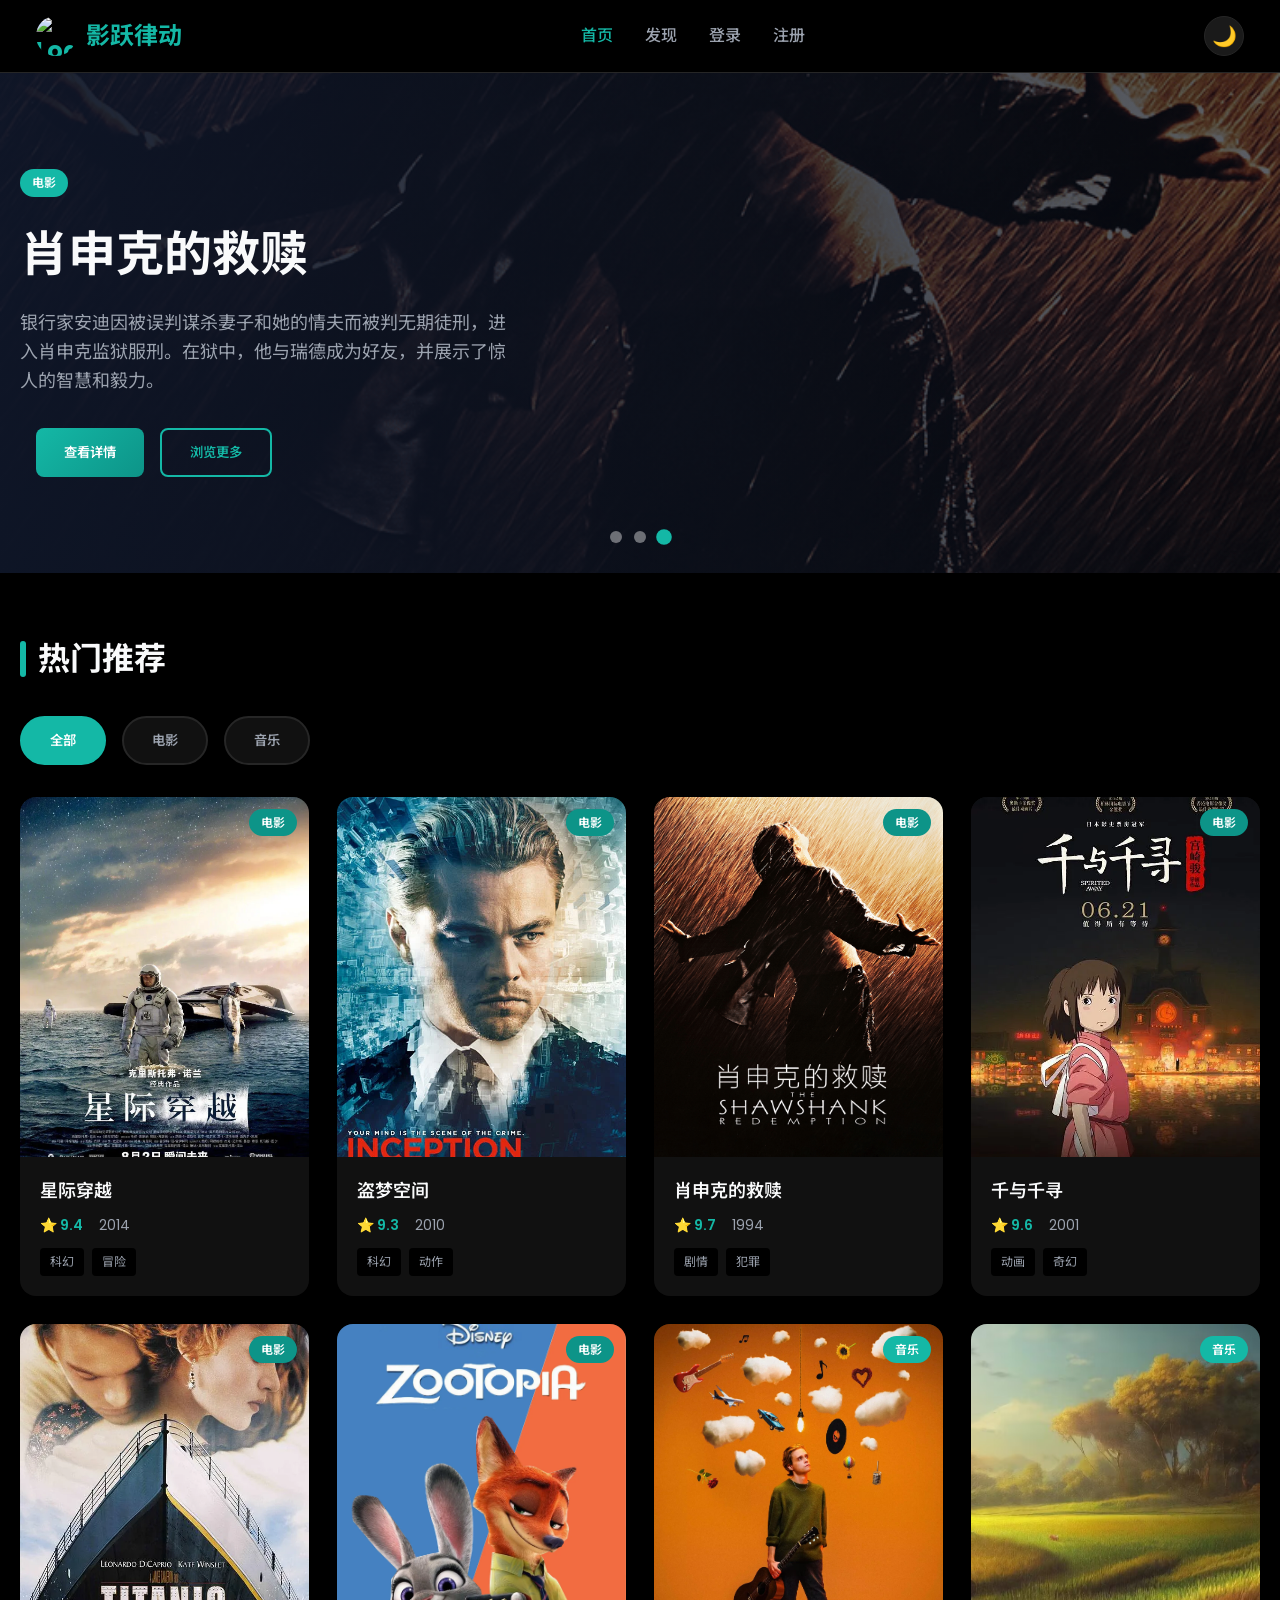
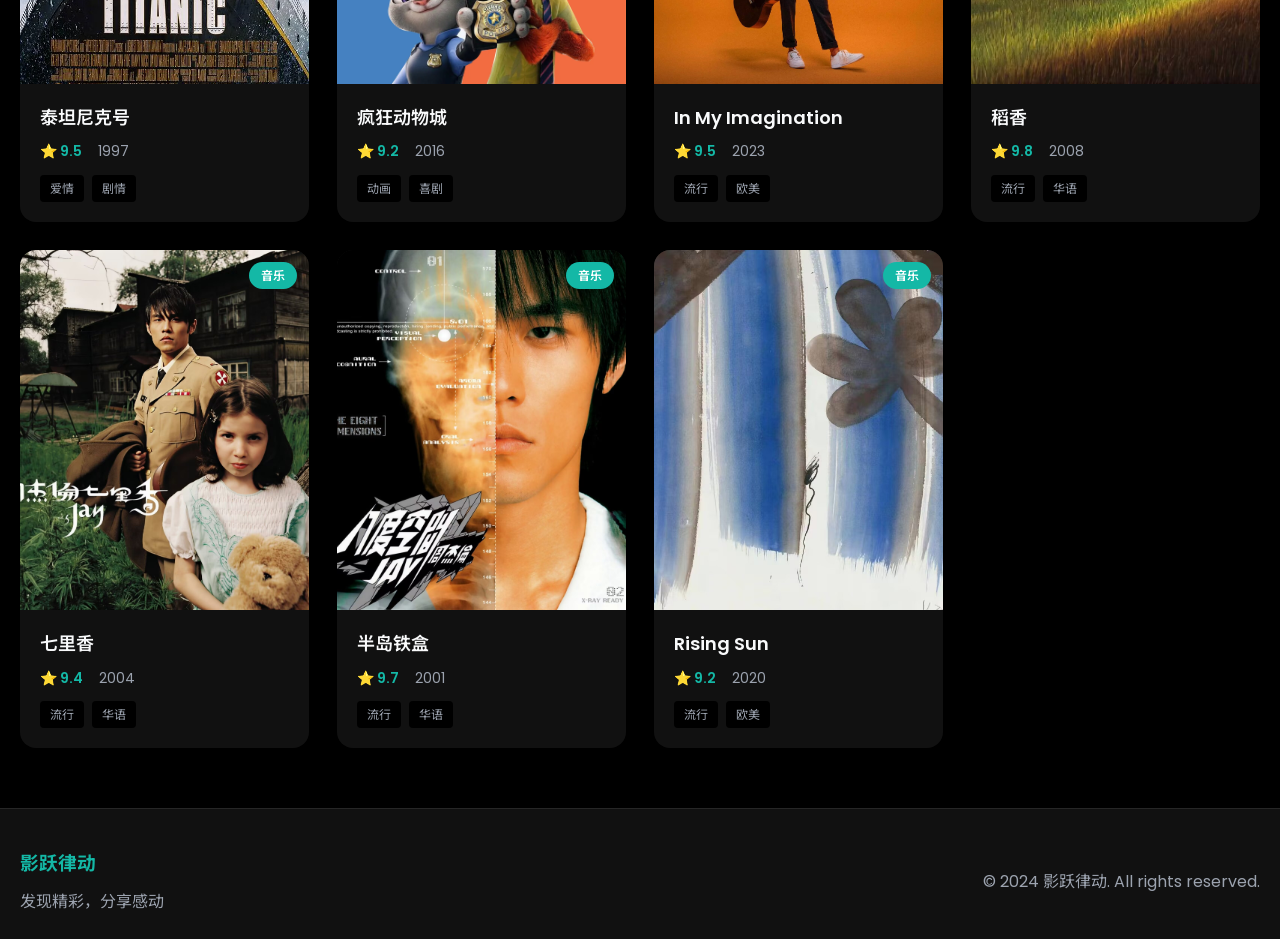
==== index.html @ c787426d "Initial commit" ====
<!DOCTYPE html>
<html lang="zh-CN">
<head>
  <meta charset="UTF-8">
  <meta name="viewport" content="width=device-width, initial-scale=1.0">
  <title>影跃律动 - 电影音乐推荐</title>
  <link href="https://fonts.googleapis.com/css2?family=Poppins:wght@400;500;600;700&family=Noto+Sans+SC:wght@400;500;700&display=swap" rel="stylesheet">
  <link rel="stylesheet" href="css/common/reset.css">
  <link rel="stylesheet" href="css/common/common.css">
  <link rel="stylesheet" href="css/common/responsive.css">
  <link rel="stylesheet" href="css/page/index.css">
</head>
<body>
  <nav class="navbar">
    <div class="container">
      <div class="navbar-content">
        <a href="index.html" class="logo">
          <img src="https://images.unsplash.com/photo-1446776811953-b23d57bd21aa?w=40&h=40&fit=crop&crop=center" alt="Logo" style="width: 40px; height: 40px; border-radius: 50%; object-fit: cover;">
          影跃律动
        </a>
        <div class="nav-links" id="navLinks"></div>
        <button class="theme-toggle-btn" id="themeToggleBtn" onclick="toggleTheme()">
          <span class="theme-icon">🌙</span>
        </button>
        <div class="mobile-menu-btn" id="mobileMenuBtn" onclick="toggleMobileMenu()">
          <span></span>
          <span></span>
          <span></span>
        </div>
      </div>
    </div>
  </nav>

  <section class="hero">
    <div id="heroSlides"></div>
    <div class="hero-dots" id="heroDots"></div>
  </section>

  <main class="container">
    <h2 class="section-title">热门推荐</h2>
    
    <div class="category-tabs" style="margin-bottom: 32px;">
      <button class="category-tab active" data-category="all">全部</button>
      <button class="category-tab" data-category="movie">电影</button>
      <button class="category-tab" data-category="music">音乐</button>
    </div>

    <div class="content-grid" id="contentGrid"></div>
  </main>

  <footer class="footer">
    <div class="container">
      <div class="footer-content">
        <div>
          <h3 style="color: var(--secondary-color); margin-bottom: 10px;">影跃律动</h3>
          <p class="text-muted">发现精彩，分享感动</p>
        </div>
        <div class="text-muted">
          © 2024 影跃律动. All rights reserved.
        </div>
      </div>
    </div>
  </footer>

  <script src="js/common/utils.js"></script>
  <script src="js/common/storage.js"></script>
  <script src="js/common/validate.js"></script>
  <script src="js/data/mock-data.js"></script>
  <script src="js/page/index.js"></script>
</body>
</html>
---- css/common/common.css ----
:root {
  --primary-color: #0d9488;
  --secondary-color: #14b8a6;
  --bg-dark: #000000;
  --bg-light: #111111;
  --text-light: #f9fafb;
  --text-muted: #9ca3af;
  --border-color: #262626;
  --success: #10b981;
  --error: #ef4444;
  --warning: #f59e0b;
  --card-shadow: 0 4px 20px rgba(0, 0, 0, 0.5);
  --hover-shadow: 0 8px 30px rgba(0, 0, 0, 0.6);
}

/* 亮色模式变量 */
body.light-mode {
  --bg-dark: #ffffff;
  --bg-light: #f3f4f6;
  --text-light: #111827;
  --text-muted: #6b7280;
  --border-color: #e5e7eb;
  --card-shadow: 0 4px 20px rgba(0, 0, 0, 0.1);
  --hover-shadow: 0 8px 30px rgba(0, 0, 0, 0.15);
}

body {
  background: var(--bg-dark);
  color: var(--text-light);
  line-height: 1.6;
  position: relative;
  min-height: 100vh;
  overflow-x: hidden;
}

body::before {
  content: '';
  position: fixed;
  top: 0;
  left: 0;
  width: 100%;
  height: 100%;
  background-image: url('https://images.unsplash.com/photo-1485846234645-a62644f84728?w=1920&q=80');
  background-size: cover;
  background-position: center;
  background-repeat: no-repeat;
  z-index: -1;
  transition: filter 0.8s ease, opacity 0.8s ease;
}

body.dark-mode::before {
  filter: brightness(0.3);
  opacity: 0.7;
}

/* 亮色模式隐藏背景图，改用白色底色 */
body.light-mode::before {
  display: none;
}

.container {
  max-width: 1280px;
  margin: 0 auto;
  padding: 0 20px;
}

.btn {
  display: inline-flex;
  align-items: center;
  justify-content: center;
  padding: 12px 28px;
  border-radius: 8px;
  font-weight: 600;
  cursor: pointer;
  transition: all 0.3s ease;
  gap: 8px;
}

.btn-primary {
  background: linear-gradient(135deg, #14b8a6, #0d9488);
  color: white;
}

.btn-primary:hover {
  transform: translateY(-2px);
  box-shadow: 0 10px 25px rgba(20, 184, 166, 0.4);
}

.btn-secondary {
  background: var(--secondary-color);
  color: white;
}

.btn-secondary:hover {
  transform: translateY(-2px);
  box-shadow: 0 10px 25px rgba(20, 184, 166, 0.4);
}

.btn-outline {
  background: transparent;
  border: 2px solid var(--secondary-color);
  color: var(--secondary-color);
}

.btn-outline:hover {
  background: var(--secondary-color);
  color: white;
}

.card {
  background: var(--bg-light);
  border-radius: 16px;
  overflow: hidden;
  transition: all 0.3s ease;
  box-shadow: var(--card-shadow);
}

.card:hover {
  transform: translateY(-8px);
  box-shadow: var(--hover-shadow);
}

.form-group {
  margin-bottom: 24px;
}

.form-label {
  display: block;
  margin-bottom: 8px;
  font-weight: 500;
  color: var(--text-light);
}

.form-input {
  width: 100%;
  padding: 14px 18px;
  background: var(--bg-dark);
  border: 2px solid var(--border-color);
  border-radius: 10px;
  color: var(--text-light);
  font-size: 16px;
  transition: all 0.3s ease;
}

.form-input:focus {
  border-color: var(--secondary-color);
  box-shadow: 0 0 0 4px rgba(245, 158, 11, 0.1);
}

.form-input.error {
  border-color: var(--error);
}

.error-message {
  color: var(--error);
  font-size: 14px;
  margin-top: 6px;
}

.navbar {
  background: rgba(0, 0, 0, 0.95);
  backdrop-filter: blur(10px);
  padding: 16px 0;
  position: sticky;
  top: 0;
  z-index: 1000;
  border-bottom: 1px solid var(--border-color);
}

/* 亮色模式下导航栏样式 */
body.light-mode .navbar {
  background: rgba(255, 255, 255, 0.95);
}

.navbar-content {
  display: flex;
  align-items: center;
  justify-content: space-between;
}

.logo {
  font-size: 24px;
  font-weight: 700;
  color: var(--secondary-color);
  display: flex;
  align-items: center;
  gap: 10px;
}

.nav-links {
  display: flex;
  gap: 32px;
  align-items: center;
}

.nav-link {
  color: var(--text-muted);
  font-weight: 500;
  transition: color 0.3s ease;
}

.nav-link:hover, .nav-link.active {
  color: var(--secondary-color);
}

.theme-toggle-btn {
  background: rgba(255, 255, 255, 0.1);
  border: 1px solid var(--border-color);
  border-radius: 50%;
  width: 40px;
  height: 40px;
  display: flex;
  align-items: center;
  justify-content: center;
  cursor: pointer;
  transition: all 0.3s ease;
}

.theme-toggle-btn:hover {
  background: rgba(255, 255, 255, 0.2);
  transform: scale(1.1);
}

/* 亮色模式下主题切换按钮样式 */
body.light-mode .theme-toggle-btn {
  background: rgba(0, 0, 0, 0.05);
}

body.light-mode .theme-toggle-btn:hover {
  background: rgba(0, 0, 0, 0.1);
}

.theme-icon {
  font-size: 20px;
}

.badge {
  display: inline-block;
  padding: 4px 12px;
  border-radius: 20px;
  font-size: 12px;
  font-weight: 600;
}

.badge-primary {
  background: var(--primary-color);
  color: white;
}

.badge-secondary {
  background: var(--secondary-color);
  color: white;
}

.rating {
  display: flex;
  align-items: center;
  gap: 4px;
  color: var(--secondary-color);
  font-weight: 600;
}

.footer {
  background: var(--bg-light);
  padding: 40px 0;
  margin-top: 60px;
  border-top: 1px solid var(--border-color);
}

.footer-content {
  display: flex;
  justify-content: space-between;
  align-items: center;
}

.text-muted {
  color: var(--text-muted);
}

.section-title {
  font-size: 32px;
  font-weight: 700;
  margin-bottom: 32px;
  display: flex;
  align-items: center;
  gap: 12px;
}

.section-title::before {
  content: '';
  width: 6px;
  height: 36px;
  background: var(--secondary-color);
  border-radius: 3px;
}
---- css/common/responsive.css ----
/* ==================== 移动端响应式样式 ==================== */

/* 移动端基础设置 */
@media screen and (max-width: 768px) {
  /* Hero区域 */
  .hero {
    height: 400px;
    margin-bottom: 40px;
  }

  .hero-title {
    font-size: 28px;
    padding: 0 16px;
  }

  .hero-description {
    font-size: 14px;
    padding: 0 16px;
    display: -webkit-box;
    -webkit-line-clamp: 2;
    -webkit-box-orient: vertical;
    overflow: hidden;
  }

  .hero-buttons {
    flex-direction: column;
    padding: 0 16px;
    gap: 12px;
  }

  .hero-buttons .btn {
    width: 100%;
    padding: 14px 20px;
  }

  /* 分类标签 */
  .category-tabs {
    overflow-x: auto;
    -webkit-overflow-scrolling: touch;
    padding: 0 16px;
    gap: 10px;
    margin-bottom: 24px;
    flex-wrap: nowrap;
  }

  .category-tab {
    padding: 10px 20px;
    font-size: 14px;
    white-space: nowrap;
    flex-shrink: 0;
  }

  /* 内容网格 - 移动端显示1列 */
  .content-grid {
    grid-template-columns: repeat(2, 1fr);
    gap: 16px;
    padding: 0 16px;
    margin-bottom: 40px;
  }

  .content-poster {
    height: 200px;
  }

  .content-info {
    padding: 12px;
  }

  .content-title {
    font-size: 14px;
  }

  .content-meta {
    font-size: 12px;
    gap: 8px;
  }

  .content-tags {
    margin-top: 8px;
  }

  .content-tag {
    font-size: 10px;
    padding: 2px 6px;
  }

  /* 容器 */
  .container {
    padding: 0;
  }

  .section-title {
    font-size: 20px;
    padding: 0 16px;
  }

  /* 导航栏 */
  .navbar {
    padding: 12px 0;
  }

  .navbar-content {
    padding: 0 16px;
  }

  .logo {
    font-size: 18px;
  }

  .logo img {
    width: 32px !important;
    height: 32px !important;
  }

  .nav-links {
    display: none;
    position: fixed;
    top: 56px;
    left: 0;
    right: 0;
    background: rgba(0, 0, 0, 0.98);
    flex-direction: column;
    padding: 20px;
    gap: 16px;
    border-bottom: 1px solid var(--border-color);
    z-index: 999;
  }

  .nav-links.active {
    display: flex;
  }

  .nav-link {
    font-size: 16px;
    padding: 12px 0;
    border-bottom: 1px solid var(--border-color);
  }

  /* 汉堡菜单按钮 */
  .mobile-menu-btn {
    display: flex;
    flex-direction: column;
    gap: 5px;
    cursor: pointer;
    padding: 8px;
    z-index: 1001;
  }

  .mobile-menu-btn span {
    width: 24px;
    height: 3px;
    background: var(--secondary-color);
    border-radius: 2px;
    transition: all 0.3s ease;
  }

  .mobile-menu-btn.active span:nth-child(1) {
    transform: rotate(45deg) translate(5px, 6px);
  }

  .mobile-menu-btn.active span:nth-child(2) {
    opacity: 0;
  }

  .mobile-menu-btn.active span:nth-child(3) {
    transform: rotate(-45deg) translate(5px, -6px);
  }

  /* 表单样式 */
  .form-group {
    margin-bottom: 16px;
  }

  .form-label {
    font-size: 14px;
  }

  .form-input {
    padding: 12px 14px;
    font-size: 16px; /* 防止iOS缩放 */
  }

  .btn {
    width: 100%;
    padding: 14px 20px;
    font-size: 16px;
  }

  /* 登录/注册页面 */
  .auth-container {
    padding: 20px 16px;
    min-height: calc(100vh - 56px);
    display: flex;
    align-items: center;
    justify-content: center;
  }

  .auth-card {
    width: 100%;
    padding: 24px;
    border-radius: 16px;
  }

  .auth-title {
    font-size: 24px;
    margin-bottom: 24px;
  }

  /* 详情页面 */
  .detail-container {
    padding: 16px;
  }

  .detail-header {
    flex-direction: column;
    gap: 20px;
  }

  .detail-poster {
    width: 100%;
    max-width: 300px;
    margin: 0 auto;
    border-radius: 12px;
    overflow: hidden;
  }

  .detail-poster img {
    width: 100%;
    height: auto;
  }

  .detail-info {
    flex: 1;
  }

  .detail-title {
    font-size: 24px;
  }

  .detail-meta {
    flex-wrap: wrap;
    gap: 8px;
  }

  .detail-description {
    font-size: 14px;
    line-height: 1.6;
  }

  .detail-actions {
    flex-direction: column;
    gap: 12px;
  }

  /* 列表页面 */
  .list-header {
    padding: 16px;
    flex-direction: column;
    gap: 16px;
  }

  .list-filters {
    flex-direction: column;
    gap: 12px;
  }

  .list-search {
    width: 100%;
  }

  .list-content {
    padding: 0 16px;
  }

  /* 分页 */
  .pagination {
    flex-wrap: wrap;
    justify-content: center;
    gap: 8px;
    padding: 20px 16px;
  }

  .page-btn {
    padding: 8px 12px;
    font-size: 14px;
  }

  /* 用户中心 */
  .center-container {
    padding: 16px;
  }

  .center-header {
    flex-direction: column;
    gap: 20px;
    text-align: center;
  }

  .user-avatar {
    width: 100px;
    height: 100px;
  }

  .center-stats {
    grid-template-columns: repeat(2, 1fr);
    gap: 12px;
  }

  .stat-card {
    padding: 16px;
  }

  /* 管理后台 */
  .admin-container {
    flex-direction: column;
  }

  .admin-sidebar {
    width: 100%;
    height: auto;
    position: relative;
    flex-direction: row;
    overflow-x: auto;
    padding: 12px;
    gap: 12px;
  }

  .sidebar-link {
    white-space: nowrap;
    padding: 10px 16px;
    font-size: 14px;
  }

  .admin-content {
    padding: 16px;
  }

  .admin-header {
    flex-direction: column;
    gap: 16px;
  }

  .data-table {
    display: block;
    overflow-x: auto;
  }

  .data-table th,
  .data-table td {
    padding: 10px 8px;
    font-size: 12px;
    white-space: nowrap;
  }

  .data-table th {
    font-size: 11px;
  }

  /* Toast提示 */
  .toast {
    left: 16px;
    right: 16px;
    bottom: 20px;
    animation: slideUp 0.3s ease;
  }

  /* 模态框 */
  .modal-content {
    width: calc(100% - 32px);
    margin: 16px;
    padding: 20px;
    max-height: calc(100vh - 32px);
    overflow-y: auto;
  }

  .modal-header {
    margin-bottom: 16px;
  }

  .modal-title {
    font-size: 18px;
  }

  /* 底部 */
  .footer {
    padding: 24px 16px;
    margin-top: 40px;
  }

  .footer-content {
    flex-direction: column;
    gap: 16px;
    text-align: center;
  }

  /* 发布页面 */
  .publish-container {
    padding: 16px;
  }

  .publish-form {
    padding: 20px;
  }

  /* 评分星星 */
  .rating span {
    font-size: 14px;
  }

  /* 图片加载占位 */
  .content-poster img,
  .detail-poster img,
  .user-avatar img {
    background: linear-gradient(135deg, #1a1a1a, #2a2a2a);
  }

  /* 返回按钮 */
  .back-btn {
    top: 70px;
    left: 16px;
    width: 40px;
    height: 40px;
    font-size: 18px;
  }

  /* 收藏按钮 */
  .favorite-btn {
    width: 100%;
    justify-content: center;
  }
}

/* 平板设备 */
@media screen and (min-width: 769px) and (max-width: 1024px) {
  .content-grid {
    grid-template-columns: repeat(3, 1fr);
  }

  .hero-title {
    font-size: 36px;
  }

  .hero-description {
    font-size: 16px;
  }

  .mobile-menu-btn {
    display: none;
  }

  .nav-links {
    display: flex !important;
  }
}

/* 桌面端 */
@media screen and (min-width: 1025px) {
  .mobile-menu-btn {
    display: none;
  }

  .nav-links {
    display: flex !important;
  }

  .content-grid {
    grid-template-columns: repeat(auto-fill, minmax(260px, 1fr));
  }
}

/* 隐藏滚动条但保持功能 */
@media screen and (max-width: 768px) {
  .category-tabs::-webkit-scrollbar {
    display: none;
  }

  .admin-sidebar::-webkit-scrollbar {
    display: none;
  }

  .admin-sidebar {
    -ms-overflow-style: none;
    scrollbar-width: none;
  }
}

/* 触摸优化 */
@media (hover: none) and (pointer: coarse) {
  .content-card:active {
    transform: scale(0.98);
  }

  .btn:active {
    transform: scale(0.96);
  }

  .category-tab:active {
    transform: scale(0.95);
  }

  /* 移除悬停效果 */
  .content-card:hover {
    transform: none;
  }

  .card:hover {
    transform: none;
  }

  .btn:hover {
    transform: none;
  }
}

/* 安全区域适配 - iPhone刘海屏 */
@supports (padding: max(0px)) {
  .navbar {
    padding-left: max(16px, env(safe-area-inset-left));
    padding-right: max(16px, env(safe-area-inset-right));
  }

  .hero-buttons {
    padding-left: max(16px, env(safe-area-inset-left));
    padding-right: max(16px, env(safe-area-inset-right));
  }

  .footer {
    padding-bottom: max(24px, env(safe-area-inset-bottom));
  }
}

/* 动画优化 */
@keyframes slideUp {
  from {
    transform: translateY(100px);
    opacity: 0;
  }
  to {
    transform: translateY(0);
    opacity: 1;
  }
}

@keyframes fadeIn {
  from {
    opacity: 0;
  }
  to {
    opacity: 1;
  }
}
---- css/page/index.css ----
.hero {
  position: relative;
  height: 500px;
  overflow: hidden;
  margin-bottom: 60px;
}

.hero-slide {
  position: absolute;
  top: 0;
  left: 0;
  width: 100%;
  height: 100%;
  opacity: 0;
  transition: opacity 0.8s ease;
}

.hero-slide.active {
  opacity: 1;
}

.hero-bg {
  position: absolute;
  top: 0;
  left: 0;
  width: 100%;
  height: 100%;
  object-fit: cover;
  filter: brightness(0.5);
}

.hero-overlay {
  position: absolute;
  top: 0;
  left: 0;
  width: 100%;
  height: 100%;
  background: linear-gradient(to right, rgba(15, 23, 42, 0.9), rgba(15, 23, 42, 0.3));
}

.hero-content {
  position: relative;
  height: 100%;
  display: flex;
  flex-direction: column;
  justify-content: center;
  z-index: 10;
}

.hero-title {
  font-size: 48px;
  font-weight: 700;
  margin-bottom: 16px;
  max-width: 600px;
}

.hero-description {
  font-size: 18px;
  color: var(--text-muted);
  margin-bottom: 32px;
  max-width: 500px;
}

.hero-buttons {
  display: flex;
  gap: 16px;
}

.category-tabs {
  display: flex;
  gap: 16px;
  margin-bottom: 40px;
  flex-wrap: wrap;
}

.category-tab {
  padding: 12px 28px;
  background: var(--bg-light);
  border: 2px solid var(--border-color);
  border-radius: 30px;
  color: var(--text-muted);
  font-weight: 600;
  cursor: pointer;
  transition: all 0.3s ease;
}

.category-tab:hover, .category-tab.active {
  background: var(--secondary-color);
  border-color: var(--secondary-color);
  color: white;
}

.content-grid {
  display: grid;
  grid-template-columns: repeat(auto-fill, minmax(260px, 1fr));
  gap: 28px;
  margin-bottom: 60px;
}

.content-card {
  cursor: pointer;
}

.content-poster {
  position: relative;
  height: 360px;
  overflow: hidden;
}

.content-poster img {
  width: 100%;
  height: 100%;
  object-fit: cover;
  transition: transform 0.5s ease;
}

.content-card:hover .content-poster img {
  transform: scale(1.1);
}

.content-poster-overlay {
  position: absolute;
  top: 0;
  left: 0;
  width: 100%;
  height: 100%;
  background: linear-gradient(to top, rgba(15, 23, 42, 0.9), transparent);
  opacity: 0;
  transition: opacity 0.3s ease;
  display: flex;
  align-items: flex-end;
  padding: 20px;
}

.content-card:hover .content-poster-overlay {
  opacity: 1;
}

.content-badge {
  position: absolute;
  top: 12px;
  right: 12px;
}

.content-info {
  padding: 20px;
}

.content-title {
  font-size: 18px;
  font-weight: 600;
  margin-bottom: 8px;
  overflow: hidden;
  text-overflow: ellipsis;
  white-space: nowrap;
}

.content-meta {
  display: flex;
  align-items: center;
  gap: 16px;
  color: var(--text-muted);
  font-size: 14px;
}

.content-tags {
  display: flex;
  gap: 8px;
  margin-top: 12px;
  flex-wrap: wrap;
}

.content-tag {
  padding: 4px 10px;
  background: var(--bg-dark);
  border-radius: 4px;
  font-size: 12px;
  color: var(--text-muted);
}

.hero-dots {
  position: absolute;
  bottom: 30px;
  left: 50%;
  transform: translateX(-50%);
  display: flex;
  gap: 12px;
  z-index: 20;
}

.hero-dot {
  width: 12px;
  height: 12px;
  border-radius: 50%;
  background: rgba(255, 255, 255, 0.4);
  cursor: pointer;
  transition: all 0.3s ease;
}

.hero-dot.active {
  background: var(--secondary-color);
  transform: scale(1.3);
}

/* 亮色模式下轮播图调亮 */
body.light-mode .hero-bg {
  filter: brightness(0.85);
}

body.light-mode .hero-overlay {
  background: linear-gradient(to right, rgba(255, 255, 255, 0.85), rgba(255, 255, 255, 0.3));
}
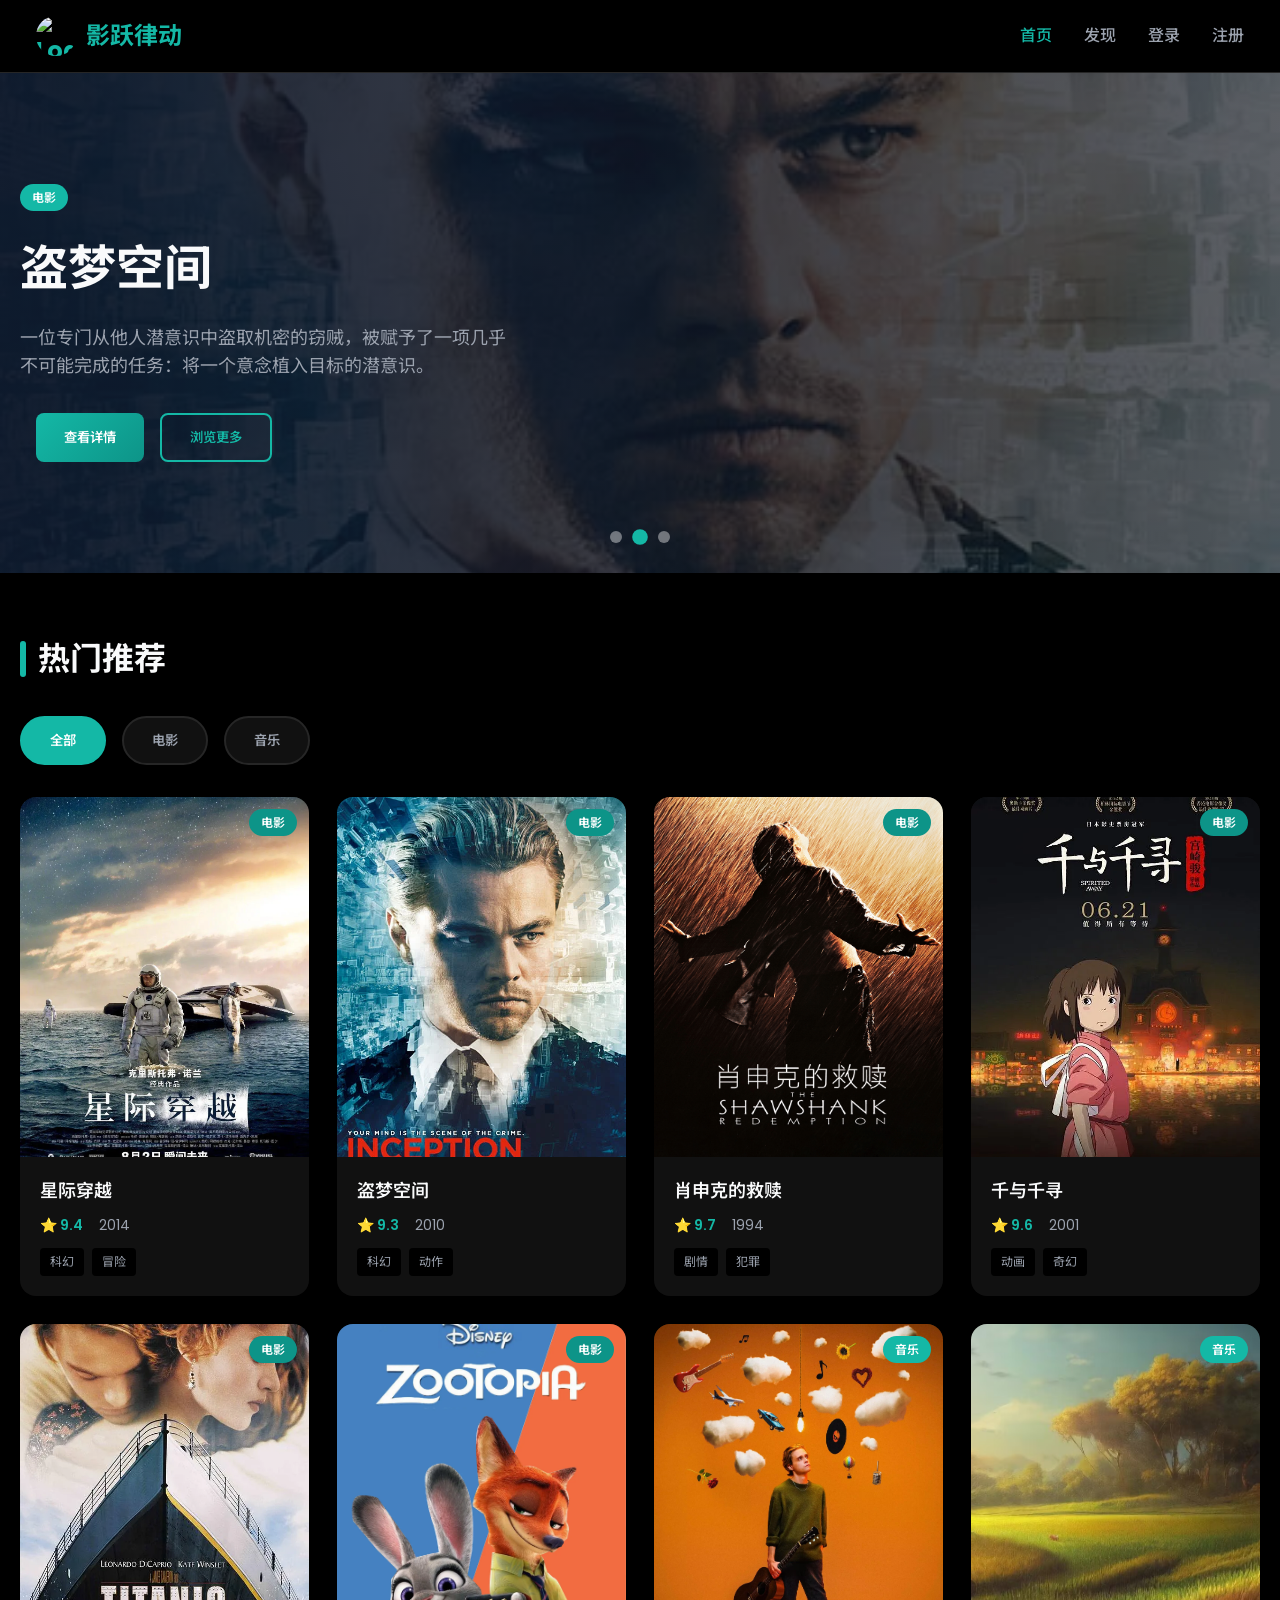
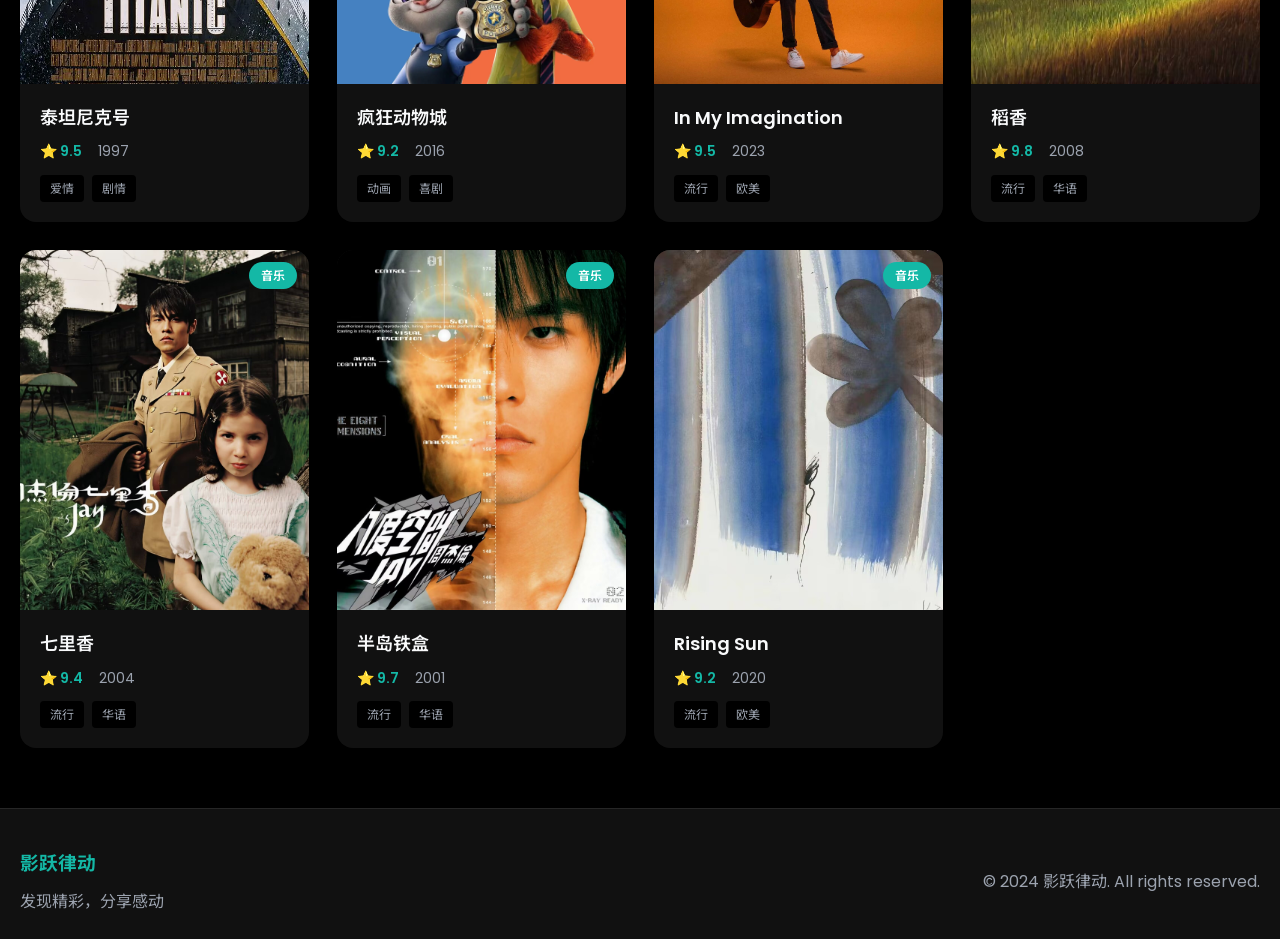
==== commit 696ff78a: "去除暗亮变化" ====
--- a/index.html
+++ b/index.html
@@ -19,9 +19,7 @@
           影跃律动
         </a>
         <div class="nav-links" id="navLinks"></div>
-        <button class="theme-toggle-btn" id="themeToggleBtn" onclick="toggleTheme()">
-          <span class="theme-icon">🌙</span>
-        </button>
+
         <div class="mobile-menu-btn" id="mobileMenuBtn" onclick="toggleMobileMenu()">
           <span></span>
           <span></span>
--- a/css/common/common.css
+++ b/css/common/common.css
@@ -13,17 +13,6 @@
   --hover-shadow: 0 8px 30px rgba(0, 0, 0, 0.6);
 }
 
-/* 亮色模式变量 */
-body.light-mode {
-  --bg-dark: #ffffff;
-  --bg-light: #f3f4f6;
-  --text-light: #111827;
-  --text-muted: #6b7280;
-  --border-color: #e5e7eb;
-  --card-shadow: 0 4px 20px rgba(0, 0, 0, 0.1);
-  --hover-shadow: 0 8px 30px rgba(0, 0, 0, 0.15);
-}
-
 body {
   background: var(--bg-dark);
   color: var(--text-light);
@@ -45,17 +34,8 @@
   background-position: center;
   background-repeat: no-repeat;
   z-index: -1;
-  transition: filter 0.8s ease, opacity 0.8s ease;
-}
-
-body.dark-mode::before {
   filter: brightness(0.3);
   opacity: 0.7;
-}
-
-/* 亮色模式隐藏背景图，改用白色底色 */
-body.light-mode::before {
-  display: none;
 }
 
 .container {
@@ -167,11 +147,6 @@
   border-bottom: 1px solid var(--border-color);
 }
 
-/* 亮色模式下导航栏样式 */
-body.light-mode .navbar {
-  background: rgba(255, 255, 255, 0.95);
-}
-
 .navbar-content {
   display: flex;
   align-items: center;
@@ -203,36 +178,7 @@
   color: var(--secondary-color);
 }
 
-.theme-toggle-btn {
-  background: rgba(255, 255, 255, 0.1);
-  border: 1px solid var(--border-color);
-  border-radius: 50%;
-  width: 40px;
-  height: 40px;
-  display: flex;
-  align-items: center;
-  justify-content: center;
-  cursor: pointer;
-  transition: all 0.3s ease;
-}
-
-.theme-toggle-btn:hover {
-  background: rgba(255, 255, 255, 0.2);
-  transform: scale(1.1);
-}
-
-/* 亮色模式下主题切换按钮样式 */
-body.light-mode .theme-toggle-btn {
-  background: rgba(0, 0, 0, 0.05);
-}
-
-body.light-mode .theme-toggle-btn:hover {
-  background: rgba(0, 0, 0, 0.1);
-}
-
-.theme-icon {
-  font-size: 20px;
-}
+
 
 .badge {
   display: inline-block;
--- a/css/common/responsive.css
+++ b/css/common/responsive.css
@@ -207,49 +207,43 @@
   }
 
   /* 详情页面 */
-  .detail-container {
-    padding: 16px;
-  }
-
-  .detail-header {
-    flex-direction: column;
-    gap: 20px;
+  .detail-content {
+    flex-direction: column !important;
+    gap: 24px !important;
   }
 
   .detail-poster {
-    width: 100%;
-    max-width: 300px;
-    margin: 0 auto;
-    border-radius: 12px;
-    overflow: hidden;
+    width: 100% !important;
+    max-width: 280px !important;
+    margin: 0 auto !important;
   }
 
   .detail-poster img {
-    width: 100%;
-    height: auto;
-  }
-
-  .detail-info {
-    flex: 1;
+    width: 100% !important;
+    height: auto !important;
   }
 
   .detail-title {
-    font-size: 24px;
+    font-size: 24px !important;
   }
 
   .detail-meta {
     flex-wrap: wrap;
-    gap: 8px;
+    gap: 12px;
   }
 
   .detail-description {
     font-size: 14px;
-    line-height: 1.6;
+    line-height: 1.8;
   }
 
   .detail-actions {
     flex-direction: column;
     gap: 12px;
+  }
+  
+  .detail-actions .btn {
+    width: 100%;
   }
 
   /* 列表页面 */
